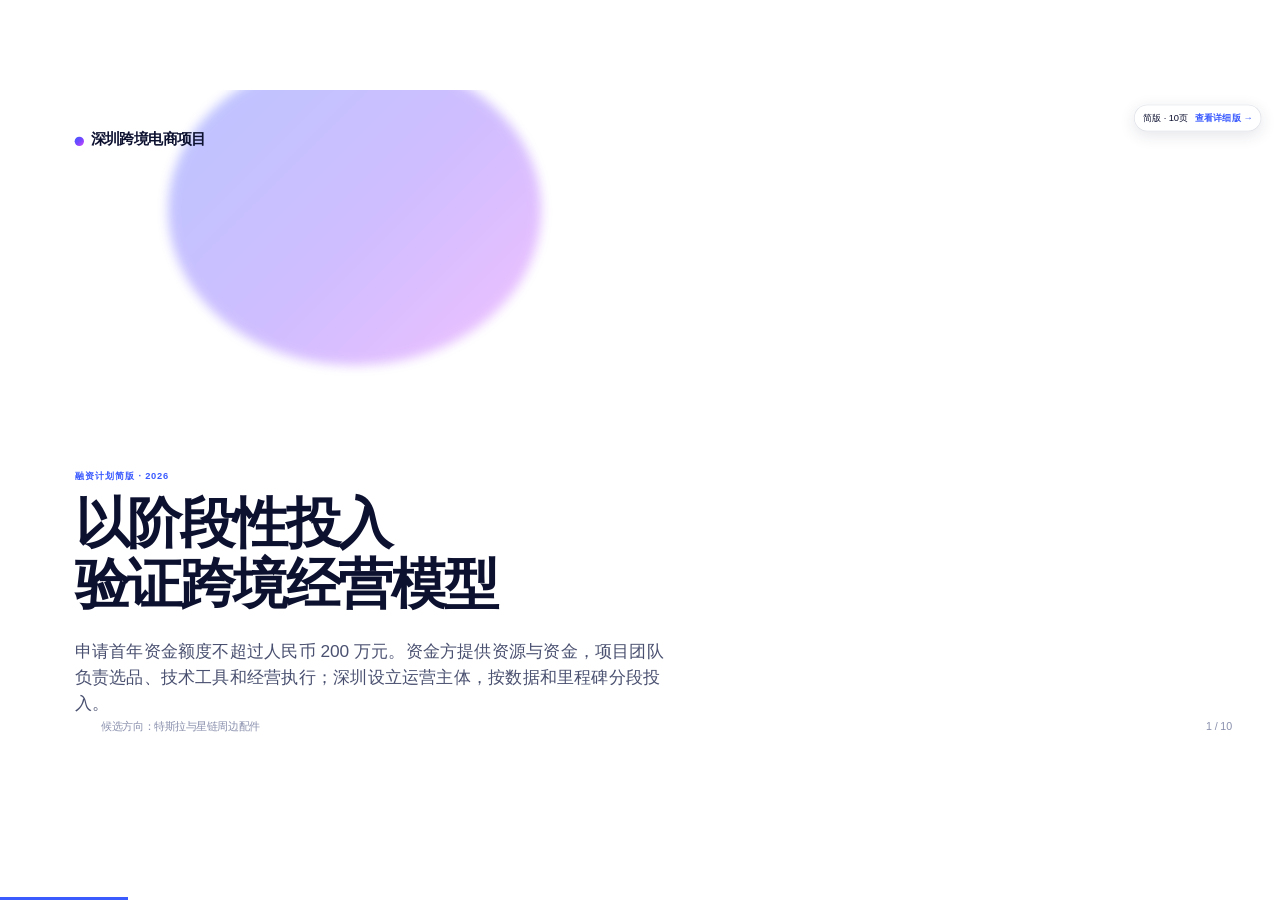
==== brief.html @ 9c3f6485 "docs: publish cross-border ecommerce pitch deck" ====
<!DOCTYPE html>
<html lang="zh-CN">
<head>
<meta charset="utf-8"><meta name="viewport" content="width=device-width,initial-scale=1">
<title>深圳跨境电商项目｜融资计划简版</title>
<link rel="stylesheet" href="assets/fonts.css">
<link rel="stylesheet" href="assets/base.css">
<link rel="stylesheet" href="assets/animations/animations.css">
<link rel="stylesheet" href="style.css">
<style>
.tpl-pitch-deck{font-family:-apple-system,BlinkMacSystemFont,"PingFang SC","Microsoft YaHei",sans-serif}
.tpl-pitch-deck .h1{font-size:82px;line-height:1.12}
.tpl-pitch-deck .h2{font-size:58px;line-height:1.2}
.tpl-pitch-deck .lede{font-size:26px;line-height:1.5}
.tpl-pitch-deck .card p{font-size:20px;line-height:1.5}
.tpl-pitch-deck .num-tag{font-size:18px}
.tpl-pitch-deck .small{font-size:18px;line-height:1.5}
.tpl-pitch-deck .metric .l{font-size:20px;line-height:1.4}
.tpl-pitch-deck .deck-footer{font-size:16px}
.tpl-pitch-deck .card{padding:26px 30px}
.tpl-pitch-deck .section-num{font-size:190px}
.version-switch{position:fixed;top:22px;right:28px;z-index:1000;display:flex;align-items:center;gap:10px;padding:8px 12px;border:1px solid rgba(100,110,140,.22);border-radius:999px;background:rgba(255,255,255,.92);box-shadow:0 6px 24px rgba(30,40,80,.12);font-size:14px}
.version-switch a{font-weight:700;color:#3b5bff}
@media(max-width:700px){.version-switch{top:10px;right:10px;font-size:12px;padding:6px 9px}}
</style>
</head>
<body class="tpl-pitch-deck">
<div class="deck"><nav class="version-switch" aria-label="演示文稿版本"><span>简版 · 10页</span><a href="index.html">查看详细版 →</a></nav>
<section class="slide" data-title="项目概览">
  <div class="cover-bg"></div><div class="cover-blob"></div>
  <div style="position:absolute;top:56px;left:112px"><span class="brand-dot"></span><span class="brand">深圳跨境电商项目</span></div>
  <p class="kicker">融资计划简版 · 2026</p>
  <h1 class="h1 anim-fade-up" data-anim="fade-up">以阶段性投入<br>验证跨境经营模型</h1>
  <p class="lede mt-m">申请首年资金额度不超过人民币 200 万元。资金方提供资源与资金，项目团队负责选品、技术工具和经营执行；深圳设立运营主体，按数据和里程碑分段投入。</p>
  <div class="deck-footer"><span>候选方向：特斯拉与星链周边配件</span><span class="slide-number" data-current="1" data-total="10"></span></div>
</section>
<section class="slide" data-title="项目投资逻辑">
  <span class="section-num">01</span><p class="num-tag">项目投资逻辑</p>
  <h2 class="h2 mt-s">不是押注单一爆品，<br>而是建立可复用的选品经营能力。</h2>
  <div class="grid g3 mt-l">
    <div class="card"><div class="metric"><div class="n">900万+</div><div class="l">Starlink 2025 年底客户</div></div><p class="dim">用户基础持续扩大，但不等于配件市场规模。</p></div>
    <div class="card"><div class="metric"><div class="n">158.5万</div><div class="l">Tesla Model 3/Y 2025交付</div></div><p class="dim">约占 Tesla 全年交付97%，可作为适配研究重点。</p></div>
    <div class="card"><div class="metric"><div class="n">$150亿+</div><div class="l">美国皮卡改装/配件大盘</div></div><p class="dim">全行业参照，不是项目可获得规模；F-150列为后续候选。</p></div>
  </div>
  <p class="small dim mt-m">投资逻辑：先买验证能力，再依据可审计的经营数据决定是否追加。来源：Starlink 2025 Progress Report、Tesla 2025交付、SEMA 2026 Market Report。</p>
  <div class="deck-footer"><span>预算上限明确、阶段拨款、库存可追踪、失败可止损</span><span class="slide-number" data-current="2" data-total="10"></span></div>
</section>
<section class="slide" data-title="产品规划">
  <span class="section-num">02</span><p class="num-tag">候选产品规划</p>
  <h2 class="h2 mt-s">首年聚焦两条候选线，<br>扩品按阶段门槛推进。</h2>
  <div class="grid g2 mt-l">
    <div class="card card-hover"><span class="pill pill-accent">方向 A · 特斯拉周边</span><h4 class="mt-m">车型适配与车内便利</h4><p class="dim">脚垫/内饰保护、屏幕保护、遮阳与收纳等。优先验证适配准确、非安全关键、轻小件产品。</p></div>
    <div class="card card-hover"><span class="pill pill-accent">方向 B · 星链移动场景</span><h4 class="mt-m">特定安装适配与收纳</h4><p class="dim">聚焦房车/车顶架等场景适配、收纳和线缆整理；避开复制官方支架、干扰 GPS 的金属结构及未经验证的供电改装。</p></div>
  </div>
  <p class="small dim mt-m"><b>扩展顺序：</b>美国 Ford F-150（2025年F-Series销量82.9万辆）→ Jeep Wrangler（16.7万辆）｜欧洲 Porsche Macan（全球交付8.43万辆）→ 911（5.16万辆）。优先做收纳、保护与便利类；“改装”不含安全关键、动力或排放部件。</p>
  <div class="deck-footer"><span>首年不多品牌、多国家同时铺开；车型销量为官方公开数据</span><span class="slide-number" data-current="3" data-total="10"></span></div>
</section>
<section class="slide" data-title="年度执行计划">
  <span class="section-num">11</span><p class="num-tag">首年主要事项与阶段交付</p>
  <h2 class="h2 mt-s">先建机制、验证产品，<br>再小规模成交和优化。</h2>
  <div class="grid g4 mt-m">
    <div class="card card-accent"><span class="pill">M1–M2 · 筹备验证</span><h4 class="mt-m">把项目跑起来</h4><p class="small dim">设立/治理与账户规则；完成美市场、平台及竞品研究；筛候选 SKU；询价、样品计划、初算成本和合规清单。</p><p class="small"><b>交付：</b>品类评分、成本初表、样品/渠道计划、首期资金复盘。</p></div>
    <div class="card"><span class="pill">M3–M5 · 产品上线</span><h4 class="mt-m">准备首批销售</h4><p class="small dim">按计划补齐选品与内容岗位；样品实测与适配核对；确定供应商与小单；准备英文页面、真实图文、售后与物流流程；开通主渠道。</p><p class="small"><b>交付：</b>通过评审的首发 SKU、页面与履约就绪、试销预算审批。</p></div>
    <div class="card"><span class="pill">M7–M9 · 经营优化</span><h4 class="mt-m">从订单找有效品</h4><p class="small dim">按到岗门槛补客服支持；监测转化、广告、退款、差评和贡献毛利；优化定价/页面/供货；只对有效 SKU 小额补货。</p><p class="small"><b>交付：</b>连续经营报表、补货/止损决策、现金与库存预警。</p></div>
    <div class="card"><span class="pill">M10–M12 · 收敛冲刺</span><h4 class="mt-m">冲刺月度保本</h4><p class="small dim">预算集中到盈利可能性最高的 SKU；收敛低效广告和滞销库存；审慎准备旺季/次年计划；评估是否启动 F-150 小试点。</p><p class="small"><b>交付：</b>月度经营性盈亏平衡目标复盘、年度财务/库存报告、次年预算。</p></div>
  </div>
  <p class="small dim mt-m">M6 用于承接上线爬坡与复盘，不设置大规模扩张；若样品、平台或单位经济未过门槛，暂停备货、调整品类和节奏。</p>
  <div class="deck-footer"><span>具体招聘、渠道审核、物流和销售结果以实际审批及经营数据为准</span><span class="slide-number" data-current="4" data-total="10"></span></div>
</section>
<section class="slide" data-title="经营模式">
  <span class="section-num">12</span><p class="num-tag">目标市场与销售渠道</p>
  <h2 class="h2 mt-s">美国先验证成交，<br>欧洲按门槛后进入。</h2>
  <div class="grid g4 mt-l">
    <div class="card card-accent"><span class="pill">主销售渠道</span><h4 class="mt-m">Amazon 美国站</h4><p class="small dim">承接高意图搜索流量；少量 SKU 上线，用订单、退货和广告数据验证。</p></div>
    <div class="card"><span class="pill">品牌与数据</span><h4 class="mt-m">Shopify 简版站</h4><p class="small dim">适配说明、FAQ、售后和邮件订阅；不假设自然流量快速起量。</p></div>
    <div class="card"><span class="pill">内容获客</span><h4 class="mt-m">短视频 / 社媒</h4><p class="small dim">实物展示和场景测品，AI 协助脚本与素材变体；引流至成交渠道。</p></div>
    <div class="card"><span class="pill">条件性试点</span><h4 class="mt-m">TikTok Shop</h4><p class="small dim">先核验主体资格、类目和履约要求；不作为首年基础收入来源。</p></div>
  </div>
  <p class="small dim mt-m"><b>时间：</b>M1–2查需求/规则/成本 → M3–4样品及页面 → M5–7小额试销 → M8–12集中资源于有效 SKU。欧洲/Porsche Macan 后置，先核验国家、适配、语言、税费及履约。</p>
  <p class="small dim" style="margin-top:8px">渠道测试费用复用原预算：广告 10 万 + 内容外包 2 万 + 软件/AI 5 万 = 17 万元，未增加 200 万元总额。</p>
  <div class="deck-footer"><span>平台资格、规则与费率在正式开店前按官方渠道核验</span><span class="slide-number" data-current="5" data-total="10"></span></div>
</section>
<section class="slide" data-title="团队规划">
  <span class="section-num">13</span><p class="num-tag">三批次人员配置</p>
  <h2 class="h2 mt-s">逐步到岗，首年最多 5 人。</h2>
  <div class="grid g3 mt-l">
    <div class="card"><span class="pill pill-accent">第一批 · M1</span><h4 class="mt-m">项目负责人 + 跨境运营</h4><p class="dim">2 人 · 负责人税前基本工资 ≥2 万元/月<br>全年综合成本：46.2 万元</p></div>
    <div class="card"><span class="pill pill-accent">第二批 · M3</span><h4 class="mt-m">选品/供应链 + AI 内容运营</h4><p class="dim">2 人 · 负责样品、采购、素材和上架<br>全年综合成本：26.5 万元</p></div>
    <div class="card"><span class="pill pill-accent">第三批 · M7</span><h4 class="mt-m">客服/运营支持</h4><p class="dim">1 人 · 按订单量门槛到岗<br>全年综合成本：6 万元</p></div>
  </div>
  <div class="row mt-l" style="justify-content:space-between"><p class="lede">人工测算：46.2 + 26.5 + 6.0 = 78.7 万元</p><span class="pill pill-accent">预算列 79 万元</span></div>
  <div class="deck-footer"><span>综合成本含雇主侧成本估算，待深圳用工方案核实</span><span class="slide-number" data-current="6" data-total="10"></span></div>
</section>
<section class="slide" data-title="资金用途">
  <span class="section-num">14</span><p class="num-tag">首年资金用途 · 上限 200 万元</p>
  <h2 class="h2 mt-s">计划内 177 万元，<br>另设 23 万元受控预备金。</h2>
  <div class="grid g3 mt-l">
    <div class="card card-accent"><div class="metric"><div class="n">79</div><div class="l">人员薪酬与雇主侧成本 · 万元</div></div><p class="small dim mt-m">三批次招聘，最多 5 人。</p></div>
    <div class="card"><div class="metric"><div class="n">40</div><div class="l">采购及补货周转金 · 万元</div></div><p class="small dim mt-m">小批试销；库存入账，按 SKU 核销。</p></div>
    <div class="card"><div class="metric"><div class="n">23</div><div class="l">受控预备金 · 万元</div></div><p class="small dim mt-m">占总额 11.5%；专项申请、书面审批。</p></div>
  </div>
  <p class="small dim" style="margin-top:12px;margin-bottom:64px">其余经营与验证支出 58 万元：办公 8、设立/财税/法务 6、软件及 AI 5、样品与合规 13、物流履约 13、广告 10、内容外包 2、差旅招聘 1。</p>
  <div class="deck-footer"><span>单位：人民币万元</span><span class="slide-number" data-current="7" data-total="10"></span></div>
</section>
<section class="slide" data-title="拨款与监管">
  <span class="section-num">15</span><p class="num-tag">拨款与资金监管</p>
  <h2 class="h2 mt-s">钱跟着里程碑走。</h2>
  <div class="grid g4 mt-l">
    <div class="card"><div class="metric"><div class="n">35</div><div class="l">第一期 · 筹备验证</div></div><p class="small dim mt-m">公司治理、招聘、市场调研和样品测试。</p></div>
    <div class="card"><div class="metric"><div class="n">65</div><div class="l">第二期 · 试销启动</div></div><p class="small dim mt-m">SKU 评审、报价、合规初查及试销计划齐备。</p></div>
    <div class="card"><div class="metric"><div class="n">77</div><div class="l">第三期 · 运营补货</div></div><p class="small dim mt-m">依据真实订单、毛利、库存与回款表现拨付。</p></div>
    <div class="card"><div class="metric"><div class="n">23</div><div class="l">第四期 · 预备金</div></div><p class="small dim mt-m">专款说明、双方授权代表书面审批后动用。</p></div>
  </div>
  <p class="small dim mt-l">对公账户收支；采购留成本卡、报价、验收与库存记录；月度提交流水核对、平台结算、库存和广告报表。单笔超 2 万元及关联交易按约定审批。</p>
  <div class="deck-footer"><span>分期合计 200 万元 · 预备金不是自动可用额度</span><span class="slide-number" data-current="8" data-total="10"></span></div>
</section>
<section class="slide" data-title="盈亏平衡">
  <span class="section-num">16</span><p class="num-tag">经营目标与测算边界</p>
  <h2 class="h2 mt-s">首年目标：第 12 月达到<br>月度经营性盈亏平衡。</h2>
  <p class="lede mt-m">测算公式：月固定经营费用 ÷ 扣除可变成本后的贡献毛利率</p>
  <div class="grid g3 mt-l">
    <div class="metric"><div class="n">67 万</div><div class="l">贡献毛利率 15% 时的月收入示例</div></div>
    <div class="metric"><div class="n">50 万</div><div class="l">贡献毛利率 20% 时的月收入示例</div></div>
    <div class="metric"><div class="n">40 万</div><div class="l">贡献毛利率 25% 时的月收入示例</div></div>
  </div>
  <p class="small dim mt-l">上述为月固定经营费约 10 万元的敏感性示例，并非收入承诺。正式预测需以入选 SKU 的采购、履约、平台费、退货和广告实测重算；同时保留至少 3 个月固定开支与在途采购的现金安全垫。</p>
  <div class="deck-footer"><span>经营性盈亏平衡不等于累计收回启动投资</span><span class="slide-number" data-current="9" data-total="10"></span></div>
</section>
<section class="slide" data-title="合作提案">
  <p class="num-tag">合作提案</p>
  <div class="ask-box mt-m">
    <h2 class="h2">申请首年资金上限<br>人民币 200 万元。</h2>
    <p class="lede" style="color:rgba(255,255,255,.9);max-width:62ch">以深圳项目公司承接业务与资产。资方提供经审批的启动及周转资金；项目发起方负责约定的技术能力与经营执行；介绍人按书面约定承担引荐或协调工作。</p>
    <div class="row wrap mt-l" style="gap:38px">
      <div><div style="font-size:48px;font-weight:900">≤5 人</div><div class="dim">首年团队上限</div></div>
      <div><div style="font-size:48px;font-weight:900">3 批</div><div class="dim">按阶段招聘</div></div>
      <div><div style="font-size:48px;font-weight:900">12 月</div><div class="dim">目标月度经营保本</div></div>
    </div>
  </div>
  <p class="small dim mt-l">股权/借款方式、技术权属、介绍人报酬和国资内部决策要求，待各方及专业顾问确认后写入正式协议。</p>
  <div class="deck-footer"><span>深圳跨境电商项目 · 讨论稿</span><span class="slide-number" data-current="10" data-total="10"></span></div>
</section></div>
<script src="assets/runtime.js"></script>
</body></html>
---- assets/fonts.css ----
/* Use built-in system fonts so the deck needs no font downloads. */
---- assets/base.css ----
/* html-ppt :: base.css — reset + shared tokens + layout primitives */
/* Default tokens. Themes in assets/themes/*.css override the :root block. */
:root {
  --bg: #ffffff;
  --bg-soft: #f7f7f8;
  --surface: #ffffff;
  --surface-2: #f2f2f4;
  --border: rgba(0,0,0,.08);
  --border-strong: rgba(0,0,0,.16);
  --text-1: #111216;
  --text-2: #55596a;
  --text-3: #8a8f9e;
  --accent: #3b6cff;
  /* Text drawn on top of an --accent fill. Every theme in assets/themes/
   * and every full-deck style.css overrides this with whichever of white /
   * near-black clears WCAG AA against its own accent — a hardcoded ink
   * cannot, because accents here range from #ffffff to #000000.
   * This default is black rather than white on purpose: against the default
   * --accent #3b6cff, white measures 4.40:1 and black 4.77:1, so only black
   * clears AA for normal text. Reached by any deck that links no theme. */
  --accent-ink: #000000;
  --accent-2: #7a5cff;
  --accent-3: #ff5c8a;
  --good: #1aaf6c;
  --warn: #f5a524;
  --bad:  #e0445a;
  --grad: linear-gradient(135deg,#3b6cff,#7a5cff 55%,#ff5c8a);
  --grad-soft: linear-gradient(135deg,#eef2ff,#f5ecff 55%,#ffeef5);
  --radius: 18px;
  --radius-sm: 12px;
  --radius-lg: 26px;
  --shadow: 0 10px 30px rgba(18,24,40,.08), 0 2px 6px rgba(18,24,40,.04);
  --shadow-lg: 0 24px 60px rgba(18,24,40,.14), 0 6px 16px rgba(18,24,40,.06);
  --font-sans: -apple-system,BlinkMacSystemFont,'PingFang SC','Microsoft YaHei',Arial,sans-serif;
  --font-serif: Georgia,'Songti SC',serif;
  --font-mono: SFMono-Regular,Menlo,monospace;
  --font-display: var(--font-sans);
  --letter-tight: -.03em;
  --letter-normal: -.01em;
  --ease: cubic-bezier(.4,0,.2,1);
}

*,*::before,*::after{box-sizing:border-box}
html,body{margin:0;padding:0;background:var(--bg);color:var(--text-1);
  font-family:var(--font-sans);font-weight:400;line-height:1.6;
  -webkit-font-smoothing:antialiased;-moz-osx-font-smoothing:grayscale;
  letter-spacing:var(--letter-normal)}

/* Viewport host: centres the fixed-size design canvas and letterboxes the rest.
   Every px in a slide therefore means the same thing in the browser, in the
   presenter preview, in the overview thumbnail and in a headless render. */
body{width:100vw;height:100vh;overflow:hidden;
  display:flex;align-items:center;justify-content:center}
img,svg,video{max-width:100%;display:block}
a{color:var(--accent);text-decoration:none}
a:hover{text-decoration:underline}
code,kbd,pre,samp{font-family:var(--font-mono)}

/* ================= SLIDE SYSTEM ================= */
/* ================= DESIGN CANVAS =================
   Slides are authored against a FIXED 1920x1080 canvas and scaled to fit the
   viewport by runtime.js (--deck-scale). Before this, .deck was 100vw/100vh
   while type and spacing stayed in absolute px, so a 1512x850 laptop window
   and a 1920x1080 render produced visibly different pages (issue #20).

   Escape hatches:
     <body data-fit="fluid">      -> old behaviour, canvas follows the viewport
     <div class="deck" data-w=".." data-h="..">  -> custom canvas (e.g. 1080x1440 for 3:4)
*/
.deck{position:relative;flex:none;
  width:var(--deck-w,1920px);height:var(--deck-h,1080px);
  overflow:hidden;background:var(--bg);
  transform:scale(var(--deck-scale,1));transform-origin:center center}

/* Opt out: fluid canvas, exactly what the deck did before. */
body[data-fit="fluid"]{display:block}
body[data-fit="fluid"] .deck{width:100vw;height:100vh;transform:none}
.slide{
  position:absolute;inset:0;
  display:flex;flex-direction:column;justify-content:center;
  padding:72px 96px;
  box-sizing:border-box;
  opacity:0;pointer-events:none;
  transition:opacity .5s var(--ease), transform .5s var(--ease);
  transform:translateX(30px);
  overflow:hidden;
}
.slide.is-active{opacity:1;pointer-events:auto;transform:translateX(0);z-index:2}
.slide.is-prev{transform:translateX(-30px)}

/* single-page standalone (used when a layout file is opened directly) */
body.single .slide{position:relative;width:100%;height:100%;opacity:1;transform:none;pointer-events:auto}
body[data-fit="fluid"].single .slide{width:100vw;height:100vh}

/* ================= TYPOGRAPHY ================= */
.eyebrow{font-size:13px;font-weight:500;letter-spacing:.16em;text-transform:uppercase;color:var(--text-3)}
.kicker{font-size:14px;font-weight:600;color:var(--accent);letter-spacing:.08em;text-transform:uppercase}
h1.title,.h1{font-family:var(--font-display);font-size:72px;line-height:1.05;font-weight:800;letter-spacing:var(--letter-tight);margin:0 0 18px;color:var(--text-1)}
h2.title,.h2{font-family:var(--font-display);font-size:54px;line-height:1.1;font-weight:700;letter-spacing:var(--letter-tight);margin:0 0 14px}
h3,.h3{font-size:32px;line-height:1.2;font-weight:600;letter-spacing:var(--letter-normal);margin:0 0 10px}
h4,.h4{font-size:22px;line-height:1.3;font-weight:600;margin:0 0 8px}
.lede{font-size:22px;line-height:1.55;color:var(--text-2);font-weight:300;max-width:62ch}
.dim{color:var(--text-2)}
.dim2{color:var(--text-3)}
.mono{font-family:var(--font-mono)}
.serif{font-family:var(--font-serif)}
.gradient-text{background:var(--grad);-webkit-background-clip:text;background-clip:text;-webkit-text-fill-color:transparent;color:transparent}

/* ================= LAYOUT PRIMITIVES ================= */
.stack>*+*{margin-top:14px}
.row{display:flex;gap:24px;align-items:center}
.row.wrap{flex-wrap:wrap}
.grid{display:grid;gap:24px}
.g2{grid-template-columns:repeat(2,1fr)}
.g3{grid-template-columns:repeat(3,1fr)}
.g4{grid-template-columns:repeat(4,1fr)}
.center{display:flex;align-items:center;justify-content:center;text-align:center}
.fill{flex:1}
.sp-t{padding-top:24px}.sp-b{padding-bottom:24px}
.mt-s{margin-top:8px}.mt-m{margin-top:18px}.mt-l{margin-top:32px}
.mb-s{margin-bottom:8px}.mb-m{margin-bottom:18px}.mb-l{margin-bottom:32px}

/* ================= CARDS ================= */
.card{background:var(--surface);border:1px solid var(--border);border-radius:var(--radius);
  padding:26px 28px;box-shadow:var(--shadow);position:relative;overflow:hidden}
.card-soft{background:var(--surface-2);border:1px solid var(--border)}
.card-outline{background:transparent;border:1.5px solid var(--border-strong);box-shadow:none}
.card-accent{background:var(--surface);border-top:3px solid var(--accent)}
.card-hover{transition:transform .3s var(--ease),box-shadow .3s var(--ease)}
.card-hover:hover{transform:translateY(-4px);box-shadow:var(--shadow-lg)}

.pill{display:inline-block;padding:4px 12px;border-radius:999px;font-size:12px;font-weight:500;
  background:var(--surface-2);color:var(--text-2);border:1px solid var(--border)}
.pill-accent{background:color-mix(in srgb,var(--accent) 12%,transparent);color:var(--accent);border-color:color-mix(in srgb,var(--accent) 28%,transparent)}

/* ================= BARS / DIVIDERS ================= */
.divider{height:1px;background:var(--border);width:100%}
.divider-accent{height:3px;width:72px;background:var(--accent);border-radius:2px}

/* ================= IMAGES (issue #17) =================
 * Framing primitives shared by every image-* layout. The frame owns the
 * aspect ratio and the crop; the <img> just fills it. That's what lets you
 * swap in a photo of any shape without touching the layout.
 *   <figure class="img-frame"><img src="…" alt=""></figure>
 *   .img-frame.contain  -> letterbox instead of crop (screenshots, diagrams,
 *                          logos — anything where cropping loses information)
 *   --img-ratio         -> aspect ratio of the frame (default 16/10)
 *   --img-pos           -> object-position, e.g. "top" to protect a headline
 */
.img-frame{position:relative;margin:0;overflow:hidden;
  border-radius:var(--radius);box-shadow:var(--shadow);background:var(--surface-2);
  aspect-ratio:var(--img-ratio,16/10)}
.img-frame > img{width:100%;height:100%;object-fit:cover;object-position:var(--img-pos,center)}
.img-frame.contain{background:var(--bg-soft);box-shadow:none;border:1px solid var(--border)}
.img-frame.contain > img{object-fit:contain}
.img-frame.fill{height:100%;aspect-ratio:auto}
.img-scrim{position:absolute;inset:0;
  background:linear-gradient(180deg,transparent 42%,rgba(8,10,20,.72))}
.img-cap{margin:10px 2px 0;font-size:14px;line-height:1.5;color:var(--text-3)}
.img-tag{position:absolute;top:14px;left:14px;padding:5px 12px;border-radius:999px;
  background:rgba(10,12,20,.55);color:#fff;font-size:12px;letter-spacing:.06em;
  text-transform:uppercase;backdrop-filter:blur(6px)}

/* ================= CHROME (header/footer/progress) ================= */
.deck-header{position:absolute;top:24px;left:40px;right:40px;display:flex;align-items:center;justify-content:space-between;
  font-size:12px;color:var(--text-3);letter-spacing:.12em;text-transform:uppercase;z-index:10;pointer-events:none}
.deck-footer{position:absolute;bottom:24px;left:40px;right:40px;display:flex;align-items:center;justify-content:space-between;
  font-size:12px;color:var(--text-3);z-index:10;pointer-events:none}
.slide-number::before{content:attr(data-current)}
.slide-number::after{content:" / " attr(data-total)}
.progress-bar{position:fixed;left:0;right:0;bottom:0;height:3px;background:transparent;z-index:20}
.progress-bar > span{display:block;height:100%;width:0;background:var(--accent);transition:width .3s var(--ease)}

/* ---- custom logo (issue #11) ----
 * One logo per deck, drawn over the slide area. Two ways in, same CSS:
 *   1. hand-author it  -> <img class="deck-logo" data-pos="bottom-right" src="…">
 *   2. declare it once -> <body data-logo="…" data-logo-position="bottom-right">
 * (1) needs no JS at all; (2) is created by runtime.js. It lives inside .deck
 * so it scales with the deck. On an exported PDF it is painted per page by the
 * @media print block below, not by this element — see the note there. */
.deck-logo{position:absolute;z-index:11;pointer-events:none;
  height:var(--logo-size,44px);width:auto;max-width:30%;object-fit:contain;
  opacity:var(--logo-opacity,.9)}
.deck-logo[data-pos="top-left"]     {top:var(--logo-inset-y,28px);left:var(--logo-inset-x,40px)}
.deck-logo[data-pos="top-right"]    {top:var(--logo-inset-y,28px);right:var(--logo-inset-x,40px)}
.deck-logo[data-pos="bottom-left"]  {bottom:var(--logo-inset-y,28px);left:var(--logo-inset-x,40px)}
.deck-logo[data-pos="bottom-right"] {bottom:var(--logo-inset-y,28px);right:var(--logo-inset-x,40px)}
.deck-logo:not([data-pos])          {top:28px;right:40px}

/* ================= PRESENTER / OVERVIEW ================= */
/* Keep this list in sync with NOTE_SEL in assets/runtime.js — the runtime
 * reads speaker notes from all of these, so all of them must be hidden
 * from the audience. */
.notes,.speaker-notes{display:none!important}
.notes-overlay{position:fixed;inset:auto 0 0 0;max-height:42vh;background:rgba(20,22,30,.95);color:#e8ebf4;
  padding:20px 32px;font-size:16px;line-height:1.6;border-top:1px solid rgba(255,255,255,.1);transform:translateY(100%);
  transition:transform .3s var(--ease);z-index:40;overflow:auto;font-family:var(--font-sans)}
.notes-overlay.open{transform:translateY(0)}
.overview{position:fixed;inset:0;background:rgba(10,12,18,.92);backdrop-filter:blur(12px);z-index:50;
  display:none;padding:40px;overflow:auto}
.overview.open{display:grid;grid-template-columns:repeat(4,1fr);gap:20px;align-content:start}
.overview .thumb{background:var(--surface);border:1px solid var(--border);border-radius:12px;
  aspect-ratio:16/9;overflow:hidden;cursor:pointer;position:relative;color:var(--text-1);padding:16px;
  font-size:11px;transition:transform .2s var(--ease)}
.overview .thumb:hover{transform:scale(1.04)}
.overview .thumb .n{position:absolute;top:8px;left:10px;font-weight:700;font-size:14px;color:var(--text-3)}
.overview .thumb .t{position:absolute;bottom:10px;left:14px;right:14px;font-weight:600;color:var(--text-1)}

/* ================= PRESENTER VIEW ================= */
/* Presenter view opens in a separate popup window (S key).
 * All presenter styles are self-contained in the popup HTML generated by runtime.js.
 * The audience window (this file) is NOT affected — it stays as normal deck view.
 * Only the .notes class below is needed to hide speaker notes from audience. */

/* ================= UTILITY ================= */
.hidden{display:none!important}
.nowrap{white-space:nowrap}
.tr{text-align:right}.tc{text-align:center}.tl{text-align:left}
.uppercase{text-transform:uppercase;letter-spacing:.12em}

/* ================= PRINT ================= */
@media print{
  /* Every declaration here is !important on purpose. A template stylesheet
   * scopes its rules as `.tpl-name .slide`, which is specificity (0,2,0) and
   * beats a bare `.slide` at (0,1,0) — so without !important a template
   * silently keeps its screen layout in print. That is how dir-key-nav-minimal
   * (position:absolute) printed 8 slides onto 1 page and xhs-post printed 9
   * onto 2: only the opacity/transform declarations on this rule carried
   * !important, and the ones that decide pagination did not. */
  body{display:block!important;width:auto!important;height:auto!important;overflow:visible!important}
  .deck{transform:none!important;width:100%!important;height:auto!important;
        min-height:0!important;display:block!important}
  .slide{position:relative!important;inset:auto!important;
         opacity:1!important;transform:none!important;
         page-break-after:always;break-after:page;
         width:100%!important;height:100vh!important;max-height:100vh!important}
  .slide:last-child{page-break-after:auto;break-after:auto}
  .deck-header,.deck-footer,.progress-bar,.notes-overlay,.overview{display:none!important}

  /* Logo in print. The .deck-logo element is position:absolute inside .deck,
   * and print collapses .deck to height:auto with every slide stacked — so the
   * element can only anchor ONCE against the whole document and lands on a
   * single page (or none). Hide it and paint the logo per slide instead: in
   * print one .slide is exactly one page. runtime.js mirrors the image URL and
   * placement onto .deck (--logo-print / data-logo-print), so this only kicks
   * in when the runtime is present; a JS-less deck keeps the element. */
  .deck[data-logo-print] > .deck-logo{display:none!important}
  .deck[data-logo-print] .slide:not([data-no-logo])::after{
    content:"";position:absolute;z-index:11;pointer-events:none;
    width:30%;height:var(--logo-size,44px);
    background-image:var(--logo-print);background-repeat:no-repeat;
    background-size:contain;opacity:var(--logo-opacity,.9)}
  .deck[data-logo-print="top-left"]     .slide:not([data-no-logo])::after{top:var(--logo-inset-y,28px);left:var(--logo-inset-x,40px);background-position:left top}
  .deck[data-logo-print="top-right"]    .slide:not([data-no-logo])::after{top:var(--logo-inset-y,28px);right:var(--logo-inset-x,40px);background-position:right top}
  .deck[data-logo-print="bottom-left"]  .slide:not([data-no-logo])::after{bottom:var(--logo-inset-y,28px);left:var(--logo-inset-x,40px);background-position:left bottom}
  .deck[data-logo-print="bottom-right"] .slide:not([data-no-logo])::after{bottom:var(--logo-inset-y,28px);right:var(--logo-inset-x,40px);background-position:right bottom}
}
---- assets/animations/animations.css ----
/* html-ppt :: animations.css
 * Apply by adding class="anim-<name>" or data-anim="<name>".
 * Durations are deliberately snappy; tweak --anim-dur per element.
 */
:root{--anim-dur:.7s;--anim-ease:cubic-bezier(.4,0,.2,1)}

/* ---------- FADE DIRECTIONALS ---------- */
@keyframes kf-fade-up{from{opacity:0;transform:translateY(32px)}to{opacity:1;transform:none}}
@keyframes kf-fade-down{from{opacity:0;transform:translateY(-32px)}to{opacity:1;transform:none}}
@keyframes kf-fade-left{from{opacity:0;transform:translateX(-40px)}to{opacity:1;transform:none}}
@keyframes kf-fade-right{from{opacity:0;transform:translateX(40px)}to{opacity:1;transform:none}}
.anim-fade-up{animation:kf-fade-up var(--anim-dur) var(--anim-ease) both}
.anim-fade-down{animation:kf-fade-down var(--anim-dur) var(--anim-ease) both}
.anim-fade-left{animation:kf-fade-left var(--anim-dur) var(--anim-ease) both}
.anim-fade-right{animation:kf-fade-right var(--anim-dur) var(--anim-ease) both}

/* ---------- RISE / DROP / ZOOM / BLUR / GLITCH ---------- */
@keyframes kf-rise{from{opacity:0;transform:translateY(60px) scale(.97);filter:blur(6px)}to{opacity:1;transform:none;filter:none}}
@keyframes kf-drop{from{opacity:0;transform:translateY(-60px) scale(.97)}to{opacity:1;transform:none}}
@keyframes kf-zoom{0%{opacity:0;transform:scale(.6)}60%{transform:scale(1.04)}100%{opacity:1;transform:scale(1)}}
@keyframes kf-blur{from{opacity:0;filter:blur(18px)}to{opacity:1;filter:none}}
@keyframes kf-glitch{0%{opacity:0;transform:translateX(0);clip-path:inset(0 0 0 0)}
  20%{opacity:1;transform:translateX(-6px);clip-path:inset(20% 0 30% 0)}
  40%{transform:translateX(4px);clip-path:inset(50% 0 10% 0)}
  60%{transform:translateX(-3px);clip-path:inset(10% 0 60% 0)}
  80%{transform:translateX(2px);clip-path:inset(0 0 0 0)}
  100%{opacity:1;transform:none}}
.anim-rise-in{animation:kf-rise .9s var(--anim-ease) both}
.anim-drop-in{animation:kf-drop .8s var(--anim-ease) both}
.anim-zoom-pop{animation:kf-zoom .7s cubic-bezier(.22,1.3,.36,1) both}
.anim-blur-in{animation:kf-blur .8s var(--anim-ease) both}
.anim-glitch-in{animation:kf-glitch .8s steps(5,end) both}

/* ---------- TYPEWRITER ---------- */
.anim-typewriter{display:inline-block;overflow:hidden;white-space:nowrap;border-right:2px solid currentColor;
  width:0;animation:kf-type 2.4s steps(40,end) forwards, kf-caret 1s step-end infinite}
@keyframes kf-type{to{width:100%}}
@keyframes kf-caret{50%{border-color:transparent}}

/* ---------- GLOW / SHIMMER / GRADIENT-FLOW ---------- */
@keyframes kf-neon{0%,100%{text-shadow:0 0 8px var(--accent),0 0 20px var(--accent)}
  50%{text-shadow:0 0 16px var(--accent),0 0 40px var(--accent),0 0 80px var(--accent)}}
.anim-neon-glow{animation:kf-neon 2s ease-in-out infinite}

.anim-shimmer-sweep{position:relative;overflow:hidden}
.anim-shimmer-sweep::after{content:"";position:absolute;inset:0;
  background:linear-gradient(110deg,transparent 40%,rgba(255,255,255,.55) 50%,transparent 60%);
  transform:translateX(-100%);animation:kf-shimmer 2.4s var(--anim-ease) infinite}
@keyframes kf-shimmer{to{transform:translateX(100%)}}

.anim-gradient-flow{background:linear-gradient(90deg,var(--accent),var(--accent-2,var(--accent)),var(--accent-3,var(--accent)),var(--accent));
  background-size:300% 100%;-webkit-background-clip:text;background-clip:text;color:transparent;-webkit-text-fill-color:transparent;
  animation:kf-gradflow 4s linear infinite}
@keyframes kf-gradflow{to{background-position:300% 0}}

/* ---------- STAGGER LIST ---------- */
.anim-stagger-list > *{opacity:0;animation:kf-rise .65s var(--anim-ease) both}
.anim-stagger-list > *:nth-child(1){animation-delay:.05s}
.anim-stagger-list > *:nth-child(2){animation-delay:.15s}
.anim-stagger-list > *:nth-child(3){animation-delay:.25s}
.anim-stagger-list > *:nth-child(4){animation-delay:.35s}
.anim-stagger-list > *:nth-child(5){animation-delay:.45s}
.anim-stagger-list > *:nth-child(6){animation-delay:.55s}
.anim-stagger-list > *:nth-child(7){animation-delay:.65s}
.anim-stagger-list > *:nth-child(8){animation-delay:.75s}
.anim-stagger-list > *:nth-child(n+9){animation-delay:.85s}

/* ---------- COUNTER-UP (JS-driven, marker class only) ---------- */
.counter{font-variant-numeric:tabular-nums}

/* ---------- SVG PATH DRAW ---------- */
.anim-path-draw path,.anim-path-draw line,.anim-path-draw polyline,.anim-path-draw circle,.anim-path-draw rect{
  stroke-dasharray:1000;stroke-dashoffset:1000;animation:kf-draw 2s var(--anim-ease) forwards}
@keyframes kf-draw{to{stroke-dashoffset:0}}

/* ---------- PARALLAX TILT (hover) ---------- */
.anim-parallax-tilt{transform-style:preserve-3d;transition:transform .4s var(--anim-ease)}
.anim-parallax-tilt:hover{transform:perspective(900px) rotateX(6deg) rotateY(-8deg) translateZ(10px)}

/* ---------- CARD FLIP 3D ---------- */
@keyframes kf-flip{from{transform:perspective(1200px) rotateY(-90deg);opacity:0}
  to{transform:perspective(1200px) rotateY(0);opacity:1}}
.anim-card-flip-3d{animation:kf-flip .9s var(--anim-ease) both;transform-style:preserve-3d;backface-visibility:hidden}

/* ---------- CUBE ROTATE 3D ---------- */
@keyframes kf-cube{from{transform:perspective(1200px) rotateX(20deg) rotateY(-90deg) translateZ(-200px);opacity:0}
  to{transform:perspective(1200px) rotateX(0) rotateY(0) translateZ(0);opacity:1}}
.anim-cube-rotate-3d{animation:kf-cube 1s var(--anim-ease) both}

/* ---------- PAGE TURN 3D ---------- */
@keyframes kf-pageturn{from{transform:perspective(1600px) rotateY(-85deg);transform-origin:left center;opacity:0}
  to{transform:perspective(1600px) rotateY(0);opacity:1}}
.anim-page-turn-3d{animation:kf-pageturn 1s var(--anim-ease) both;transform-origin:left center}

/* ---------- PERSPECTIVE ZOOM ---------- */
@keyframes kf-pzoom{from{opacity:0;transform:perspective(1400px) translateZ(-400px) rotateX(12deg)}
  to{opacity:1;transform:none}}
.anim-perspective-zoom{animation:kf-pzoom 1s var(--anim-ease) both}

/* ---------- MARQUEE SCROLL ---------- */
.anim-marquee-scroll{display:flex;gap:48px;white-space:nowrap;animation:kf-marquee 20s linear infinite}
@keyframes kf-marquee{from{transform:translateX(0)}to{transform:translateX(-50%)}}

/* ---------- KEN BURNS ---------- */
@keyframes kf-kenburns{0%{transform:scale(1) translate(0,0)}100%{transform:scale(1.15) translate(-2%,-1%)}}
.anim-kenburns{animation:kf-kenburns 14s ease-in-out infinite alternate}

/* ---------- CONFETTI BURST (pseudo — pure CSS sparkles) ---------- */
.anim-confetti-burst{position:relative}
.anim-confetti-burst::before,.anim-confetti-burst::after{
  content:"";position:absolute;top:50%;left:50%;width:8px;height:8px;border-radius:50%;
  background:var(--accent);box-shadow:
    20px -30px 0 var(--accent-2,var(--accent)),-25px -20px 0 var(--accent-3,var(--accent)),
    30px 20px 0 var(--good,#1aaf6c),-30px 25px 0 var(--warn,#f5a524),
    40px -10px 0 var(--bad,#e0445a),-45px 0 0 var(--accent),
    10px 40px 0 var(--accent-2,var(--accent)),-15px -40px 0 var(--accent-3,var(--accent));
  opacity:0;animation:kf-confetti 1.2s var(--anim-ease) forwards}
.anim-confetti-burst::after{animation-delay:.15s;transform:rotate(45deg)}
@keyframes kf-confetti{0%{opacity:0;transform:scale(.2)}30%{opacity:1}100%{opacity:0;transform:scale(2.2)}}

/* ---------- SPOTLIGHT ---------- */
@keyframes kf-spot{0%{clip-path:circle(0% at 50% 50%)}100%{clip-path:circle(140% at 50% 50%)}}
.anim-spotlight{animation:kf-spot 1.1s var(--anim-ease) both}

/* ---------- MORPH SHAPE (SVG) ---------- */
.anim-morph-shape path{animation:kf-morph 6s ease-in-out infinite alternate}
@keyframes kf-morph{0%{d:path("M60,120 Q120,20 180,120 T300,120")}
  100%{d:path("M60,120 Q120,220 180,120 T300,120")}}

/* ---------- RIPPLE REVEAL ---------- */
@keyframes kf-ripple{0%{clip-path:circle(0% at 20% 80%);opacity:.4}
  100%{clip-path:circle(160% at 20% 80%);opacity:1}}
.anim-ripple-reveal{animation:kf-ripple 1.2s var(--anim-ease) both}

/* reduced motion */
@media (prefers-reduced-motion: reduce){
  [class*="anim-"]{animation:none!important;transition:none!important}
}
---- style.css ----
/* pitch-deck — classic YC/VC pitch */
.tpl-pitch-deck{
  --bg:#ffffff;--bg-soft:#f6f7fb;--surface:#ffffff;--surface-2:#f2f4fa;
  --border:rgba(20,25,60,.08);--border-strong:rgba(20,25,60,.18);
  --text-1:#0d1130;--text-2:#4a5070;--text-3:#8a90ad;
  --accent:#3b5bff;--accent-2:#7a46ff;--accent-3:#d94cff;
  --accent-ink:#ffffff;  /* text on --accent — 5.1:1 */
  --grad:linear-gradient(135deg,#3b5bff 0%,#7a46ff 55%,#d94cff 100%);
  --grad-soft:linear-gradient(135deg,#eef1ff,#f4edff 55%,#fbedff);
  --radius:20px;--radius-lg:28px;
  --shadow:0 14px 40px rgba(20,25,60,.08),0 2px 8px rgba(20,25,60,.04);
  font-family:-apple-system,BlinkMacSystemFont,'PingFang SC','Microsoft YaHei',Arial,sans-serif;
}
.tpl-pitch-deck .slide{padding:88px 112px}
.tpl-pitch-deck .kicker{color:var(--accent);font-weight:700}
.tpl-pitch-deck .h1{font-size:86px;line-height:1.02;font-weight:900;letter-spacing:-.035em}
.tpl-pitch-deck .h2{font-size:62px;font-weight:800;letter-spacing:-.03em}
.tpl-pitch-deck .mega{font-size:180px;font-weight:900;line-height:.95;letter-spacing:-.05em;background:var(--grad);-webkit-background-clip:text;background-clip:text;color:transparent}
.tpl-pitch-deck .mega-sub{font-size:28px;color:var(--text-2);margin-top:18px}
.tpl-pitch-deck .cover-bg{position:absolute;inset:0;background:var(--grad-soft);z-index:-1}
.tpl-pitch-deck .cover-blob{position:absolute;right:-140px;top:-140px;width:560px;height:560px;border-radius:50%;background:var(--grad);filter:blur(8px);opacity:.35;z-index:-1}
.tpl-pitch-deck .brand-dot{display:inline-block;width:14px;height:14px;border-radius:50%;background:var(--grad);margin-right:10px;vertical-align:middle}
.tpl-pitch-deck .brand{font-weight:800;font-size:22px;letter-spacing:-.02em}
.tpl-pitch-deck .card{border-radius:var(--radius)}
.tpl-pitch-deck .num-tag{font-size:14px;font-weight:700;color:var(--accent);letter-spacing:.12em}
.tpl-pitch-deck .big-q{font-family:Georgia,'Songti SC',serif;font-size:56px;line-height:1.15;font-weight:700;letter-spacing:-.02em;max-width:22ch}
.tpl-pitch-deck .metric{display:flex;flex-direction:column;gap:6px}
.tpl-pitch-deck .metric .n{font-size:72px;font-weight:900;letter-spacing:-.035em;background:var(--grad);-webkit-background-clip:text;background-clip:text;color:transparent;line-height:1}
.tpl-pitch-deck .metric .l{color:var(--text-2);font-size:16px}
.tpl-pitch-deck .team-card{text-align:center;padding:32px 20px}
.tpl-pitch-deck .avatar{width:96px;height:96px;border-radius:50%;margin:0 auto 14px;background:var(--grad);display:flex;align-items:center;justify-content:center;color:#fff;font-weight:800;font-size:32px}
.tpl-pitch-deck .ask-box{background:var(--grad);color:#fff;padding:56px 64px;border-radius:var(--radius-lg);box-shadow:0 30px 70px rgba(59,91,255,.35)}
.tpl-pitch-deck .ask-box .h2{color:#fff}
.tpl-pitch-deck .ask-box .dim{color:rgba(255,255,255,.85)}
.tpl-pitch-deck .traction-bar{display:flex;align-items:flex-end;gap:14px;height:240px;margin-top:24px}
.tpl-pitch-deck .traction-bar .bar{flex:1;background:var(--grad);border-radius:8px 8px 0 0;position:relative;min-height:20px}
.tpl-pitch-deck .traction-bar .bar span{position:absolute;bottom:-28px;left:0;right:0;text-align:center;font-size:13px;color:var(--text-3)}
.tpl-pitch-deck .traction-bar .bar em{position:absolute;top:-28px;left:0;right:0;text-align:center;font-size:14px;font-weight:700;font-style:normal;color:var(--text-1)}
.tpl-pitch-deck .section-num{font-size:220px;font-weight:900;line-height:.9;color:var(--surface-2);position:absolute;right:72px;bottom:40px;z-index:0;letter-spacing:-.05em}
.tpl-pitch-deck .slide > *{position:relative;z-index:1}
.tpl-pitch-deck .deck-footer{color:var(--text-3)}
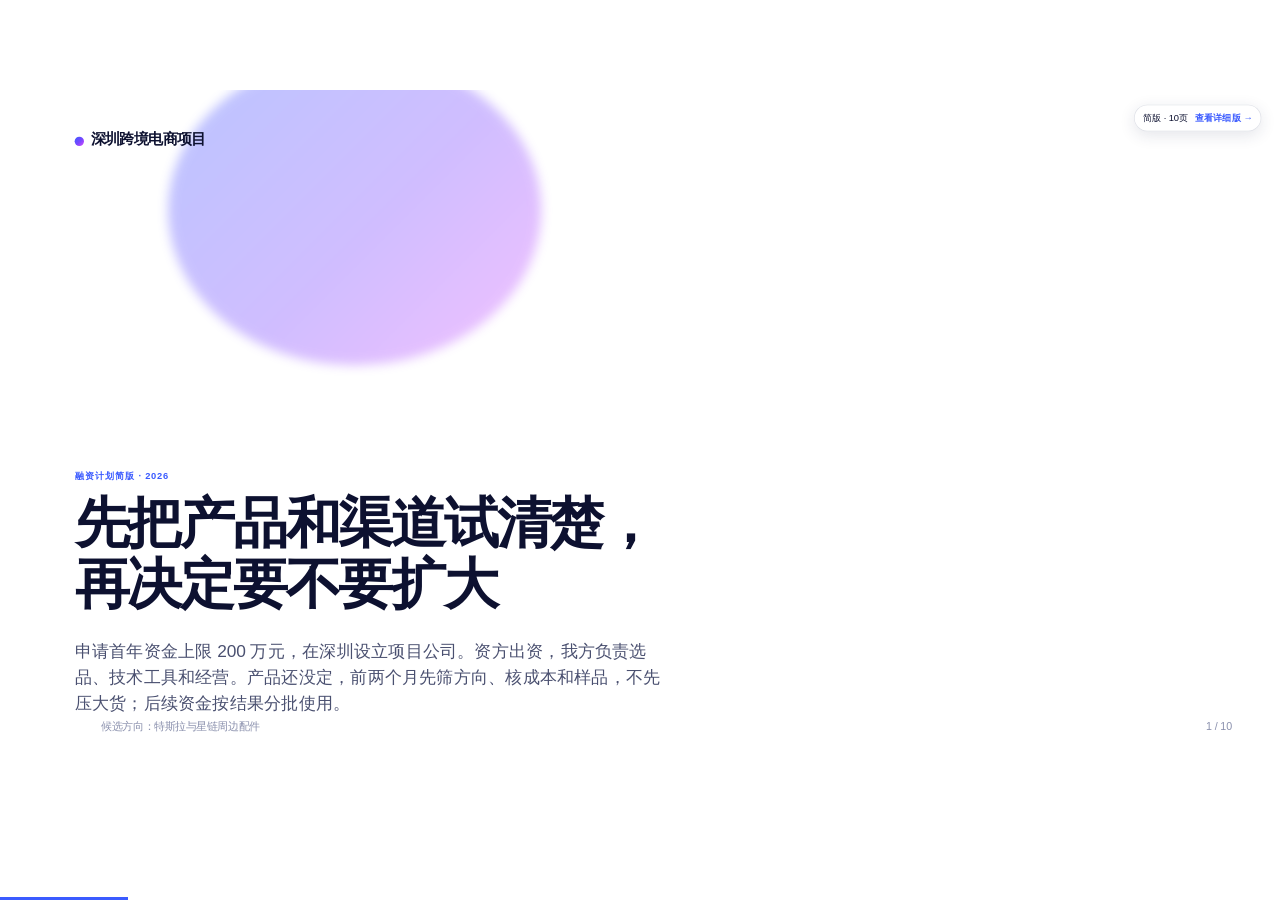
==== commit f8b30c5b: "docs: strengthen pitch narrative and financial logic" ====
--- a/brief.html
+++ b/brief.html
@@ -30,24 +30,24 @@
   <div class="cover-bg"></div><div class="cover-blob"></div>
   <div style="position:absolute;top:56px;left:112px"><span class="brand-dot"></span><span class="brand">深圳跨境电商项目</span></div>
   <p class="kicker">融资计划简版 · 2026</p>
-  <h1 class="h1 anim-fade-up" data-anim="fade-up">以阶段性投入<br>验证跨境经营模型</h1>
-  <p class="lede mt-m">申请首年资金额度不超过人民币 200 万元。资金方提供资源与资金，项目团队负责选品、技术工具和经营执行；深圳设立运营主体，按数据和里程碑分段投入。</p>
+  <h1 class="h1 anim-fade-up" data-anim="fade-up">先把产品和渠道试清楚，<br>再决定要不要扩大</h1>
+  <p class="lede mt-m">申请首年资金上限 200 万元，在深圳设立项目公司。资方出资，我方负责选品、技术工具和经营。产品还没定，前两个月先筛方向、核成本和样品，不先压大货；后续资金按结果分批使用。</p>
   <div class="deck-footer"><span>候选方向：特斯拉与星链周边配件</span><span class="slide-number" data-current="1" data-total="10"></span></div>
 </section>
 <section class="slide" data-title="项目投资逻辑">
   <span class="section-num">01</span><p class="num-tag">项目投资逻辑</p>
-  <h2 class="h2 mt-s">不是押注单一爆品，<br>而是建立可复用的选品经营能力。</h2>
+  <h2 class="h2 mt-s">先弄清楚什么产品值得卖，<br>再决定要不要加钱。</h2>
   <div class="grid g3 mt-l">
     <div class="card"><div class="metric"><div class="n">900万+</div><div class="l">Starlink 2025 年底客户</div></div><p class="dim">用户基础持续扩大，但不等于配件市场规模。</p></div>
     <div class="card"><div class="metric"><div class="n">158.5万</div><div class="l">Tesla Model 3/Y 2025交付</div></div><p class="dim">约占 Tesla 全年交付97%，可作为适配研究重点。</p></div>
-    <div class="card"><div class="metric"><div class="n">$150亿+</div><div class="l">美国皮卡改装/配件大盘</div></div><p class="dim">全行业参照，不是项目可获得规模；F-150列为后续候选。</p></div>
+    <div class="card"><div class="metric"><div class="n">$150亿+</div><div class="l">2025年美国皮卡改装消费</div></div><p class="dim">行业参照，不是项目可获得规模；F-150列为后续候选。</p></div>
   </div>
-  <p class="small dim mt-m">投资逻辑：先买验证能力，再依据可审计的经营数据决定是否追加。来源：Starlink 2025 Progress Report、Tesla 2025交付、SEMA 2026 Market Report。</p>
-  <div class="deck-footer"><span>预算上限明确、阶段拨款、库存可追踪、失败可止损</span><span class="slide-number" data-current="2" data-total="10"></span></div>
+  <p class="small dim mt-m">这些数据说明相关用户和车型有一定基数，不代表配件销量。首年要用样品、订单、退货和实际获客成本回答“哪一类值得继续做”。来源：Starlink 2025 Progress Report、Tesla 2025交付、SEMA 2026 Market Report。</p>
+  <div class="deck-footer"><span>每笔钱对应具体用途和继续条件</span><span class="slide-number" data-current="2" data-total="10"></span></div>
 </section>
 <section class="slide" data-title="产品规划">
   <span class="section-num">02</span><p class="num-tag">候选产品规划</p>
-  <h2 class="h2 mt-s">首年聚焦两条候选线，<br>扩品按阶段门槛推进。</h2>
+  <h2 class="h2 mt-s">首年先筛 Tesla 和星链周边配件，<br>最后只把资源放在少数产品上。</h2>
   <div class="grid g2 mt-l">
     <div class="card card-hover"><span class="pill pill-accent">方向 A · 特斯拉周边</span><h4 class="mt-m">车型适配与车内便利</h4><p class="dim">脚垫/内饰保护、屏幕保护、遮阳与收纳等。优先验证适配准确、非安全关键、轻小件产品。</p></div>
     <div class="card card-hover"><span class="pill pill-accent">方向 B · 星链移动场景</span><h4 class="mt-m">特定安装适配与收纳</h4><p class="dim">聚焦房车/车顶架等场景适配、收纳和线缆整理；避开复制官方支架、干扰 GPS 的金属结构及未经验证的供电改装。</p></div>
@@ -59,25 +59,25 @@
   <span class="section-num">11</span><p class="num-tag">首年主要事项与阶段交付</p>
   <h2 class="h2 mt-s">先建机制、验证产品，<br>再小规模成交和优化。</h2>
   <div class="grid g4 mt-m">
-    <div class="card card-accent"><span class="pill">M1–M2 · 筹备验证</span><h4 class="mt-m">把项目跑起来</h4><p class="small dim">设立/治理与账户规则；完成美市场、平台及竞品研究；筛候选 SKU；询价、样品计划、初算成本和合规清单。</p><p class="small"><b>交付：</b>品类评分、成本初表、样品/渠道计划、首期资金复盘。</p></div>
-    <div class="card"><span class="pill">M3–M5 · 产品上线</span><h4 class="mt-m">准备首批销售</h4><p class="small dim">按计划补齐选品与内容岗位；样品实测与适配核对；确定供应商与小单；准备英文页面、真实图文、售后与物流流程；开通主渠道。</p><p class="small"><b>交付：</b>通过评审的首发 SKU、页面与履约就绪、试销预算审批。</p></div>
-    <div class="card"><span class="pill">M7–M9 · 经营优化</span><h4 class="mt-m">从订单找有效品</h4><p class="small dim">按到岗门槛补客服支持；监测转化、广告、退款、差评和贡献毛利；优化定价/页面/供货；只对有效 SKU 小额补货。</p><p class="small"><b>交付：</b>连续经营报表、补货/止损决策、现金与库存预警。</p></div>
-    <div class="card"><span class="pill">M10–M12 · 收敛冲刺</span><h4 class="mt-m">冲刺月度保本</h4><p class="small dim">预算集中到盈利可能性最高的 SKU；收敛低效广告和滞销库存；审慎准备旺季/次年计划；评估是否启动 F-150 小试点。</p><p class="small"><b>交付：</b>月度经营性盈亏平衡目标复盘、年度财务/库存报告、次年预算。</p></div>
+    <div class="card card-accent"><span class="pill">M1–M2 · 筹备验证</span><h4 class="mt-m">先找人群和痛点</h4><p class="small dim">竞品评论、关键词和目标用户研究；筛 SKU、询价、列合规清单；设计内容主题与站内外追踪方式。</p><p class="small"><b>交付：</b>人群假设、品类评分、渠道基线和试销方案。</p></div>
+    <div class="card"><span class="pill">M3–M5 · 样品与上架准备</span><h4 class="mt-m">内容和渠道同步准备</h4><p class="small dim">实测样品、完成成本卡与基础合规检查；准备商品页和适配指南，并约首批创作者/社群小测试。</p><p class="small"><b>交付：</b>通过审核的样品、首发SKU清单、页面与试销预算。</p></div>
+    <div class="card"><span class="pill">M7–M9 · 经营优化</span><h4 class="mt-m">看营销后利润</h4><p class="small dim">按来源复盘获客成本、贡献毛利、退款和用户反馈；削减低效 CPC，优化内容与页面，只给有效 SKU 补货。</p><p class="small"><b>交付：</b>渠道对比、补货/止损和现金预警。</p></div>
+    <div class="card"><span class="pill">M10–M12 · 收敛冲刺</span><h4 class="mt-m">集中验证有效组合</h4><p class="small dim">预算投向贡献为正的 SKU/来源；测试相关配件交叉销售；停止低效广告和滞销品，评估月度保本。</p><p class="small"><b>交付：</b>年度经营、用户与渠道复盘及次年预算。</p></div>
   </div>
-  <p class="small dim mt-m">M6 用于承接上线爬坡与复盘，不设置大规模扩张；若样品、平台或单位经济未过门槛，暂停备货、调整品类和节奏。</p>
+  <p class="small dim mt-m">M6先小批上线并观察订单、退货和履约；若平台没通过、样品不合格或订单亏损，先停采购查原因，不硬上规模。</p>
   <div class="deck-footer"><span>具体招聘、渠道审核、物流和销售结果以实际审批及经营数据为准</span><span class="slide-number" data-current="4" data-total="10"></span></div>
 </section>
 <section class="slide" data-title="经营模式">
   <span class="section-num">12</span><p class="num-tag">目标市场与销售渠道</p>
   <h2 class="h2 mt-s">美国先验证成交，<br>欧洲按门槛后进入。</h2>
   <div class="grid g4 mt-l">
-    <div class="card card-accent"><span class="pill">主销售渠道</span><h4 class="mt-m">Amazon 美国站</h4><p class="small dim">承接高意图搜索流量；少量 SKU 上线，用订单、退货和广告数据验证。</p></div>
-    <div class="card"><span class="pill">品牌与数据</span><h4 class="mt-m">Shopify 简版站</h4><p class="small dim">适配说明、FAQ、售后和邮件订阅；不假设自然流量快速起量。</p></div>
-    <div class="card"><span class="pill">内容获客</span><h4 class="mt-m">短视频 / 社媒</h4><p class="small dim">实物展示和场景测品，AI 协助脚本与素材变体；引流至成交渠道。</p></div>
+    <div class="card card-accent"><span class="pill">成交承接</span><h4 class="mt-m">Amazon 美国站</h4><p class="small dim">承接高意图搜索；站内广告设上限，按营销后贡献毛利调整，不把增加广告预算当作增长逻辑。</p></div>
+    <div class="card"><span class="pill">品牌触达</span><h4 class="mt-m">内容 / 创作者</h4><p class="small dim">短视频讲安装、适配和真实场景；小额测试垂类创作者与车主/户外社群，尽量用可用归因链接或折扣码核对引流订单。</p></div>
+    <div class="card"><span class="pill">用户运营</span><h4 class="mt-m">简版站 / 售后</h4><p class="small dim">适配指南、FAQ和售后反馈；仅对主动同意订阅的用户做后续触达，记录问题并改善页面与售后。</p></div>
     <div class="card"><span class="pill">条件性试点</span><h4 class="mt-m">TikTok Shop</h4><p class="small dim">先核验主体资格、类目和履约要求；不作为首年基础收入来源。</p></div>
   </div>
-  <p class="small dim mt-m"><b>时间：</b>M1–2查需求/规则/成本 → M3–4样品及页面 → M5–7小额试销 → M8–12集中资源于有效 SKU。欧洲/Porsche Macan 后置，先核验国家、适配、语言、税费及履约。</p>
-  <p class="small dim" style="margin-top:8px">渠道测试费用复用原预算：广告 10 万 + 内容外包 2 万 + 软件/AI 5 万 = 17 万元，未增加 200 万元总额。</p>
+  <p class="small dim mt-m"><b>时间：</b>M1–2筛产品和核成本 → M3–5测样品、备页面与内容 → M6小批上线 → M7–9比较渠道和单品利润 → M10–12集中经营有效SKU。欧洲/Porsche Macan 后置，先核验国家、适配、语言、税费及履约。</p>
+  <p class="small dim" style="margin-top:8px"><b>用户运营：</b>内容触达 → 平台/简版站成交 → 合规售后 → 用户反馈优化产品与页面。首轮营销测试预算建议：Amazon 站内 5 万、创作者/社媒 3 万、联盟/其他可追踪渠道 2 万；内容外包 2 万、软件/AI 5 万，合计沿用17万元原额度。买家数据留在平台；自有邮件只触达主动同意者。低频配件不预设高复购。</p>
   <div class="deck-footer"><span>平台资格、规则与费率在正式开店前按官方渠道核验</span><span class="slide-number" data-current="5" data-total="10"></span></div>
 </section>
 <section class="slide" data-title="团队规划">
@@ -92,19 +92,20 @@
   <div class="deck-footer"><span>综合成本含雇主侧成本估算，待深圳用工方案核实</span><span class="slide-number" data-current="6" data-total="10"></span></div>
 </section>
 <section class="slide" data-title="资金用途">
-  <span class="section-num">14</span><p class="num-tag">首年资金用途 · 上限 200 万元</p>
-  <h2 class="h2 mt-s">计划内 177 万元，<br>另设 23 万元受控预备金。</h2>
-  <div class="grid g3 mt-l">
+  <span class="section-num">14</span><p class="num-tag">首年资金计划 · 不超过 200 万元</p>
+  <h2 class="h2 mt-s">177万元用于计划内事项，<br>23万元预备金另行审批。</h2>
+  <div class="grid g4 mt-l">
     <div class="card card-accent"><div class="metric"><div class="n">79</div><div class="l">人员薪酬与雇主侧成本 · 万元</div></div><p class="small dim mt-m">三批次招聘，最多 5 人。</p></div>
     <div class="card"><div class="metric"><div class="n">40</div><div class="l">采购及补货周转金 · 万元</div></div><p class="small dim mt-m">小批试销；库存入账，按 SKU 核销。</p></div>
+    <div class="card"><div class="metric"><div class="n">8</div><div class="l">办公及注册地址 · 万元</div></div><p class="small dim mt-m">按 2/4/5 人分批使用共享工位测算。</p></div>
     <div class="card"><div class="metric"><div class="n">23</div><div class="l">受控预备金 · 万元</div></div><p class="small dim mt-m">占总额 11.5%；专项申请、书面审批。</p></div>
   </div>
-  <p class="small dim" style="margin-top:12px;margin-bottom:64px">其余经营与验证支出 58 万元：办公 8、设立/财税/法务 6、软件及 AI 5、样品与合规 13、物流履约 13、广告 10、内容外包 2、差旅招聘 1。</p>
+  <p class="small dim" style="margin-top:12px;margin-bottom:64px"><b>办公8万元：</b>约50个工位月×¥1,200=6万元；地址/企业服务0.6、非套餐网络/会议/打印0.5、耗材行政0.3、可退押金0.6。套餐已含水电网络不重复计费。其他经营验证支出50万元：设立法务6、软件AI5、样品合规13、物流13、营销10、内容2、差旅1。</p>
   <div class="deck-footer"><span>单位：人民币万元</span><span class="slide-number" data-current="7" data-total="10"></span></div>
 </section>
 <section class="slide" data-title="拨款与监管">
   <span class="section-num">15</span><p class="num-tag">拨款与资金监管</p>
-  <h2 class="h2 mt-s">钱跟着里程碑走。</h2>
+  <h2 class="h2 mt-s">先批验证资金；能继续，再批下一笔。</h2>
   <div class="grid g4 mt-l">
     <div class="card"><div class="metric"><div class="n">35</div><div class="l">第一期 · 筹备验证</div></div><p class="small dim mt-m">公司治理、招聘、市场调研和样品测试。</p></div>
     <div class="card"><div class="metric"><div class="n">65</div><div class="l">第二期 · 试销启动</div></div><p class="small dim mt-m">SKU 评审、报价、合规初查及试销计划齐备。</p></div>
@@ -112,32 +113,32 @@
     <div class="card"><div class="metric"><div class="n">23</div><div class="l">第四期 · 预备金</div></div><p class="small dim mt-m">专款说明、双方授权代表书面审批后动用。</p></div>
   </div>
   <p class="small dim mt-l">对公账户收支；采购留成本卡、报价、验收与库存记录；月度提交流水核对、平台结算、库存和广告报表。单笔超 2 万元及关联交易按约定审批。</p>
-  <div class="deck-footer"><span>分期合计 200 万元 · 预备金不是自动可用额度</span><span class="slide-number" data-current="8" data-total="10"></span></div>
+  <div class="deck-footer"><span>分期额度合计200万元；未过试销条件，不自动拨下一期</span><span class="slide-number" data-current="8" data-total="10"></span></div>
 </section>
 <section class="slide" data-title="盈亏平衡">
   <span class="section-num">16</span><p class="num-tag">经营目标与测算边界</p>
-  <h2 class="h2 mt-s">首年目标：第 12 月达到<br>月度经营性盈亏平衡。</h2>
-  <p class="lede mt-m">测算公式：月固定经营费用 ÷ 扣除可变成本后的贡献毛利率</p>
+  <h2 class="h2 mt-s">目标是在第 12 个月<br>做到单月经营不亏。</h2>
+  <p class="lede mt-m">需要的月收入 = 固定经营开支 ÷ 获客后的贡献毛利率</p>
   <div class="grid g3 mt-l">
     <div class="metric"><div class="n">67 万</div><div class="l">贡献毛利率 15% 时的月收入示例</div></div>
     <div class="metric"><div class="n">50 万</div><div class="l">贡献毛利率 20% 时的月收入示例</div></div>
     <div class="metric"><div class="n">40 万</div><div class="l">贡献毛利率 25% 时的月收入示例</div></div>
   </div>
-  <p class="small dim mt-l">上述为月固定经营费约 10 万元的敏感性示例，并非收入承诺。正式预测需以入选 SKU 的采购、履约、平台费、退货和广告实测重算；同时保留至少 3 个月固定开支与在途采购的现金安全垫。</p>
-  <div class="deck-footer"><span>经营性盈亏平衡不等于累计收回启动投资</span><span class="slide-number" data-current="9" data-total="10"></span></div>
+  <p class="small dim mt-l">按10万元/月固定开支举例：团队满配工资约7.5万元，办公、软件、日常公司服务及预留约2.5万元；获客费用已在贡献毛利中扣除，不重复计算。若平均每单成交400元，50万元月收入约为1,250单，日均约42单。客单价和毛利率都还没验证，选品后必须重算。</p>
+  <div class="deck-footer"><span>单月不亏不代表已收回首年投入</span><span class="slide-number" data-current="9" data-total="10"></span></div>
 </section>
 <section class="slide" data-title="合作提案">
   <p class="num-tag">合作提案</p>
   <div class="ask-box mt-m">
     <h2 class="h2">申请首年资金上限<br>人民币 200 万元。</h2>
-    <p class="lede" style="color:rgba(255,255,255,.9);max-width:62ch">以深圳项目公司承接业务与资产。资方提供经审批的启动及周转资金；项目发起方负责约定的技术能力与经营执行；介绍人按书面约定承担引荐或协调工作。</p>
+    <p class="lede" style="color:rgba(255,255,255,.9);max-width:62ch">由深圳项目公司签约、收款并持有库存。资方按审批出资；我方负责经营和双方约定的技术工作。技术工具、交付标准和知识产权归属，签约前列清单。</p>
     <div class="row wrap mt-l" style="gap:38px">
       <div><div style="font-size:48px;font-weight:900">≤5 人</div><div class="dim">首年团队上限</div></div>
       <div><div style="font-size:48px;font-weight:900">3 批</div><div class="dim">按阶段招聘</div></div>
       <div><div style="font-size:48px;font-weight:900">12 月</div><div class="dim">目标月度经营保本</div></div>
     </div>
   </div>
-  <p class="small dim mt-l">股权/借款方式、技术权属、介绍人报酬和国资内部决策要求，待各方及专业顾问确认后写入正式协议。</p>
+  <p class="small dim mt-l">股权/借款方式、技术权属、介绍人职责与费用，以及国资内部决策要求，由各方书面确认后写入协议。</p>
   <div class="deck-footer"><span>深圳跨境电商项目 · 讨论稿</span><span class="slide-number" data-current="10" data-total="10"></span></div>
 </section></div>
 <script src="assets/runtime.js"></script>
